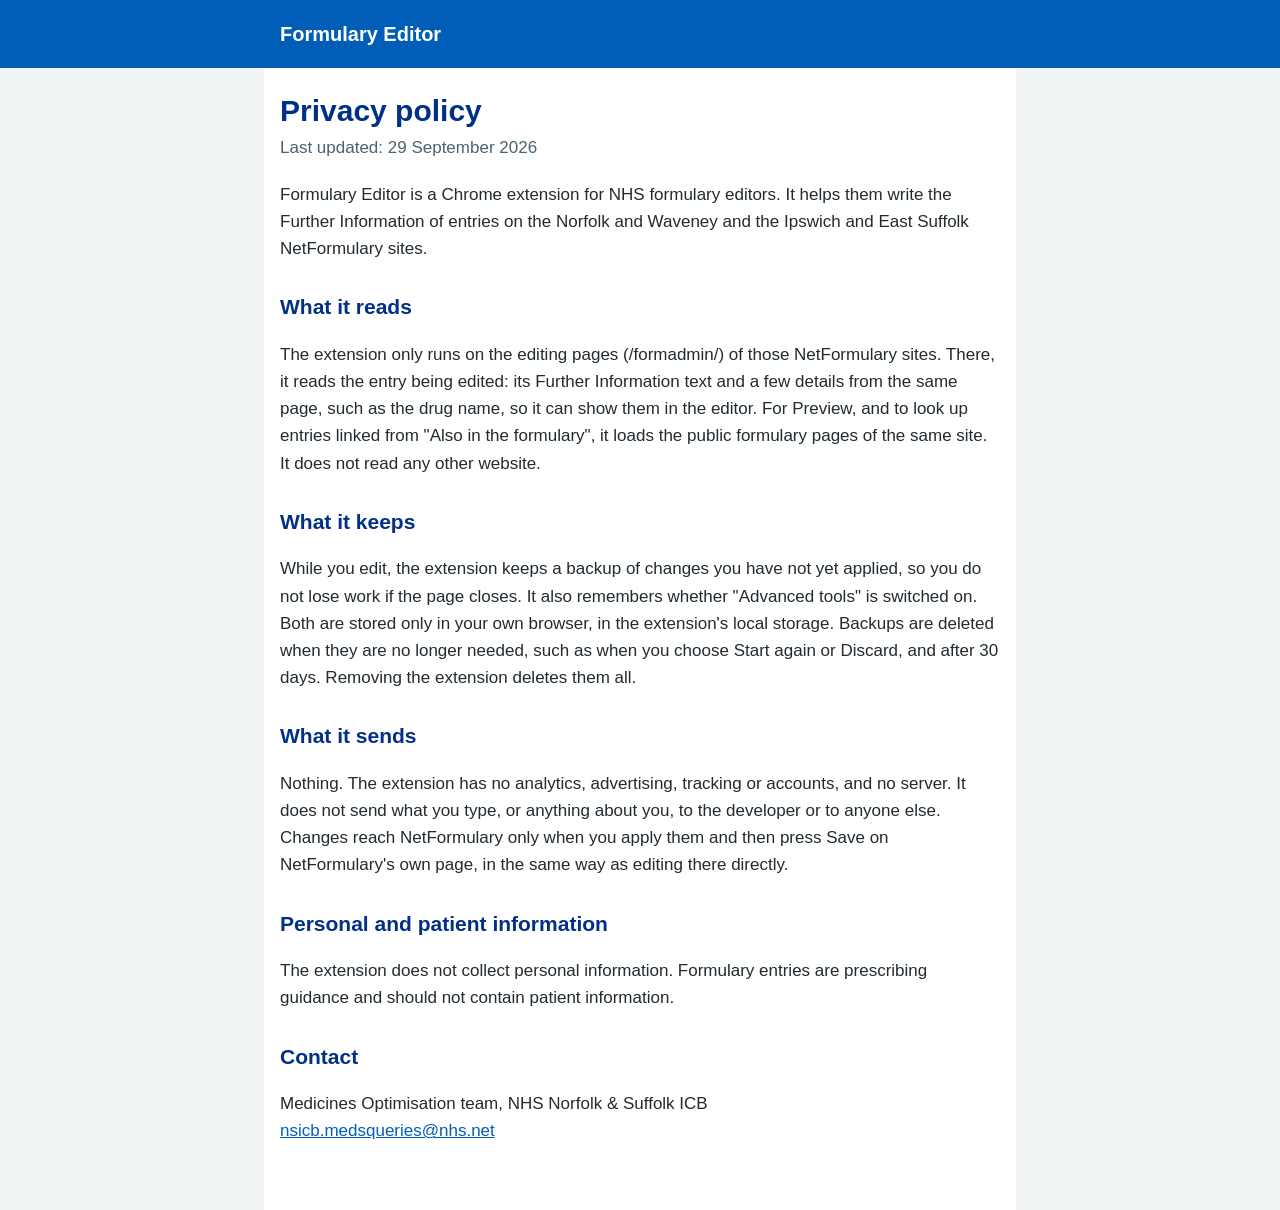
==== privacy/index.html @ 95d612f2 "Add the Formulary Editor privacy policy page Claude-Session: https://claude.ai/code/session_01JwiykE" ====
<!doctype html>
<html lang="en-GB">
<head>
<meta charset="utf-8">
<meta name="viewport" content="width=device-width, initial-scale=1">
<title>Formulary Editor: privacy policy</title>
<link rel="stylesheet" href="../style.css">
</head>
<body>
<header><p>Formulary Editor</p></header>
<main>
<h1>Privacy policy</h1>
<p class="updated">Last updated: 29 September 2026</p>
<p>Formulary Editor is a Chrome extension for NHS formulary editors. It helps them write the Further Information of entries on the Norfolk and Waveney and the Ipswich and East Suffolk NetFormulary sites.</p>

<h2>What it reads</h2>
<p>The extension only runs on the editing pages (/formadmin/) of those NetFormulary sites. There, it reads the entry being edited: its Further Information text and a few details from the same page, such as the drug name, so it can show them in the editor. For Preview, and to look up entries linked from "Also in the formulary", it loads the public formulary pages of the same site. It does not read any other website.</p>

<h2>What it keeps</h2>
<p>While you edit, the extension keeps a backup of changes you have not yet applied, so you do not lose work if the page closes. It also remembers whether "Advanced tools" is switched on. Both are stored only in your own browser, in the extension's local storage. Backups are deleted when they are no longer needed, such as when you choose Start again or Discard, and after 30 days. Removing the extension deletes them all.</p>

<h2>What it sends</h2>
<p>Nothing. The extension has no analytics, advertising, tracking or accounts, and no server. It does not send what you type, or anything about you, to the developer or to anyone else. Changes reach NetFormulary only when you apply them and then press Save on NetFormulary's own page, in the same way as editing there directly.</p>

<h2>Personal and patient information</h2>
<p>The extension does not collect personal information. Formulary entries are prescribing guidance and should not contain patient information.</p>

<h2>Contact</h2>
<p>Medicines Optimisation team, NHS Norfolk &amp; Suffolk ICB<br><a href="mailto:nsicb.medsqueries@nhs.net">nsicb.medsqueries@nhs.net</a></p>
</main>
</body>
</html>
---- style.css ----
body{margin:0;background:#f0f4f5;color:#212b32;font:17px/1.6 Arial,Helvetica,sans-serif}
header{background:#005eb8;color:#fff;padding:18px 16px}
header p{margin:0;max-width:720px;margin:0 auto;font-weight:bold;font-size:20px}
main{max-width:720px;margin:0 auto;padding:24px 16px 48px;background:#fff}
h1{font-size:30px;line-height:1.25;margin:0 0 4px;color:#003087}
h2{font-size:21px;margin:28px 0 6px;color:#003087}
.updated{color:#4c6272;margin:0 0 20px}
a{color:#005eb8}
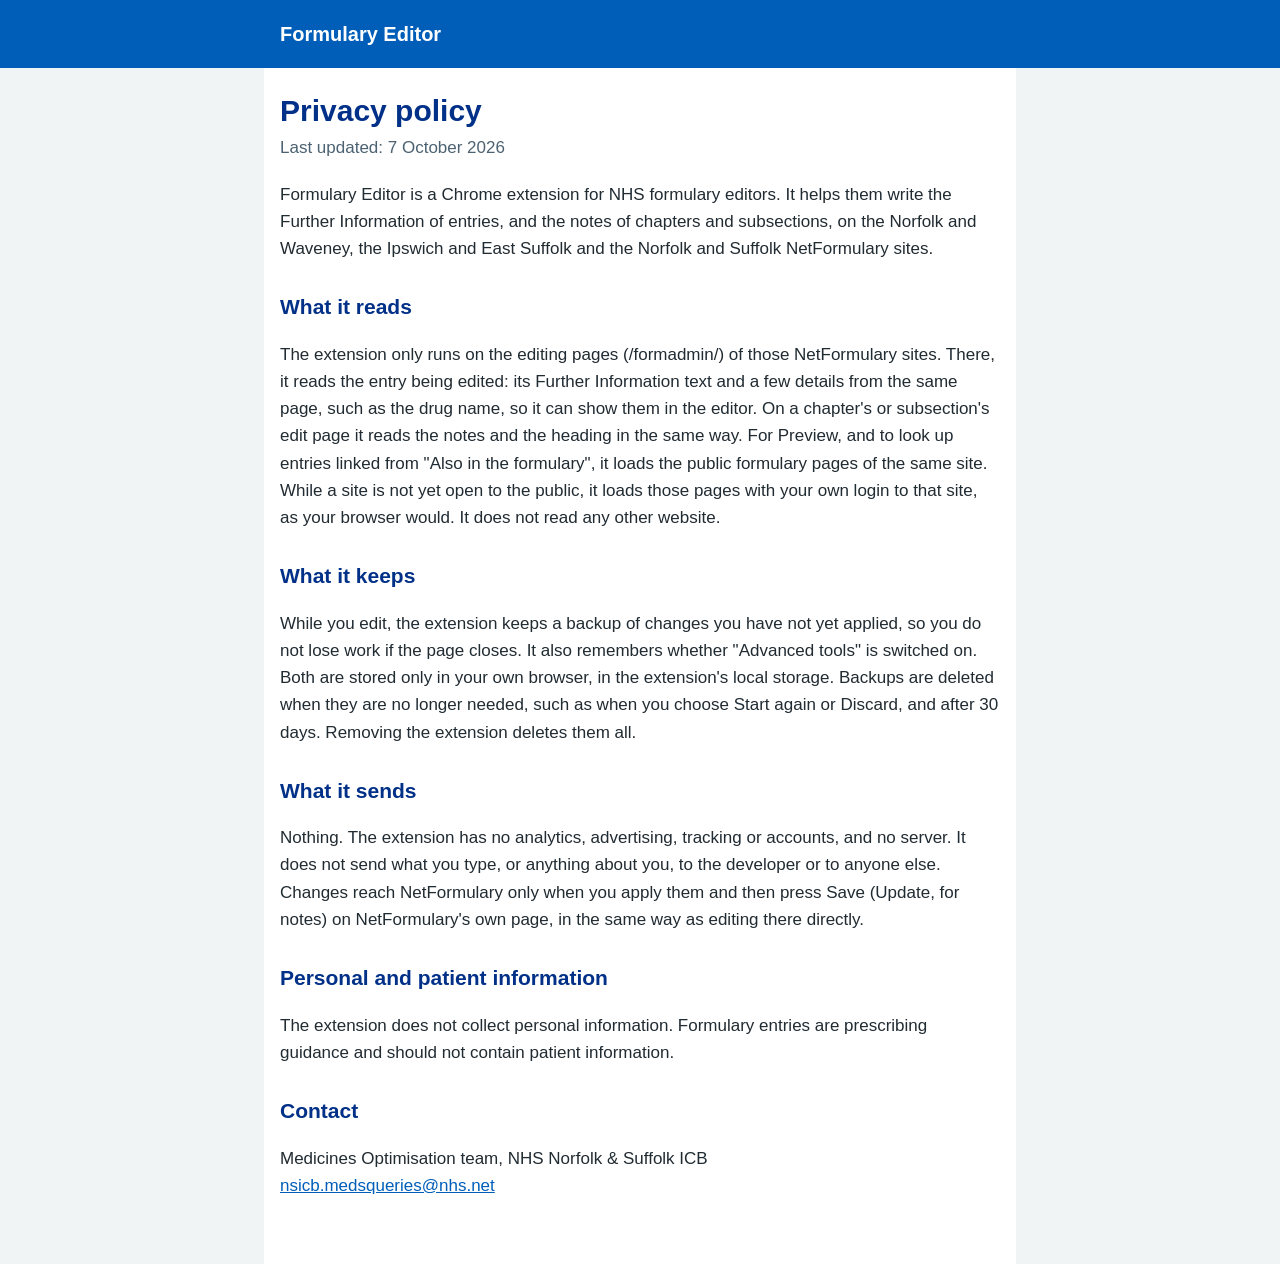
==== commit dc42c754: "Privacy policy for 1.0.0: chapter and subsection notes, the Norfolk and Suffolk site, and Preview on" ====
--- a/privacy/index.html
+++ b/privacy/index.html
@@ -10,17 +10,17 @@
 <header><p>Formulary Editor</p></header>
 <main>
 <h1>Privacy policy</h1>
-<p class="updated">Last updated: 29 September 2026</p>
-<p>Formulary Editor is a Chrome extension for NHS formulary editors. It helps them write the Further Information of entries on the Norfolk and Waveney and the Ipswich and East Suffolk NetFormulary sites.</p>
+<p class="updated">Last updated: 7 October 2026</p>
+<p>Formulary Editor is a Chrome extension for NHS formulary editors. It helps them write the Further Information of entries, and the notes of chapters and subsections, on the Norfolk and Waveney, the Ipswich and East Suffolk and the Norfolk and Suffolk NetFormulary sites.</p>
 
 <h2>What it reads</h2>
-<p>The extension only runs on the editing pages (/formadmin/) of those NetFormulary sites. There, it reads the entry being edited: its Further Information text and a few details from the same page, such as the drug name, so it can show them in the editor. For Preview, and to look up entries linked from "Also in the formulary", it loads the public formulary pages of the same site. It does not read any other website.</p>
+<p>The extension only runs on the editing pages (/formadmin/) of those NetFormulary sites. There, it reads the entry being edited: its Further Information text and a few details from the same page, such as the drug name, so it can show them in the editor. On a chapter's or subsection's edit page it reads the notes and the heading in the same way. For Preview, and to look up entries linked from "Also in the formulary", it loads the public formulary pages of the same site. While a site is not yet open to the public, it loads those pages with your own login to that site, as your browser would. It does not read any other website.</p>
 
 <h2>What it keeps</h2>
 <p>While you edit, the extension keeps a backup of changes you have not yet applied, so you do not lose work if the page closes. It also remembers whether "Advanced tools" is switched on. Both are stored only in your own browser, in the extension's local storage. Backups are deleted when they are no longer needed, such as when you choose Start again or Discard, and after 30 days. Removing the extension deletes them all.</p>
 
 <h2>What it sends</h2>
-<p>Nothing. The extension has no analytics, advertising, tracking or accounts, and no server. It does not send what you type, or anything about you, to the developer or to anyone else. Changes reach NetFormulary only when you apply them and then press Save on NetFormulary's own page, in the same way as editing there directly.</p>
+<p>Nothing. The extension has no analytics, advertising, tracking or accounts, and no server. It does not send what you type, or anything about you, to the developer or to anyone else. Changes reach NetFormulary only when you apply them and then press Save (Update, for notes) on NetFormulary's own page, in the same way as editing there directly.</p>
 
 <h2>Personal and patient information</h2>
 <p>The extension does not collect personal information. Formulary entries are prescribing guidance and should not contain patient information.</p>
